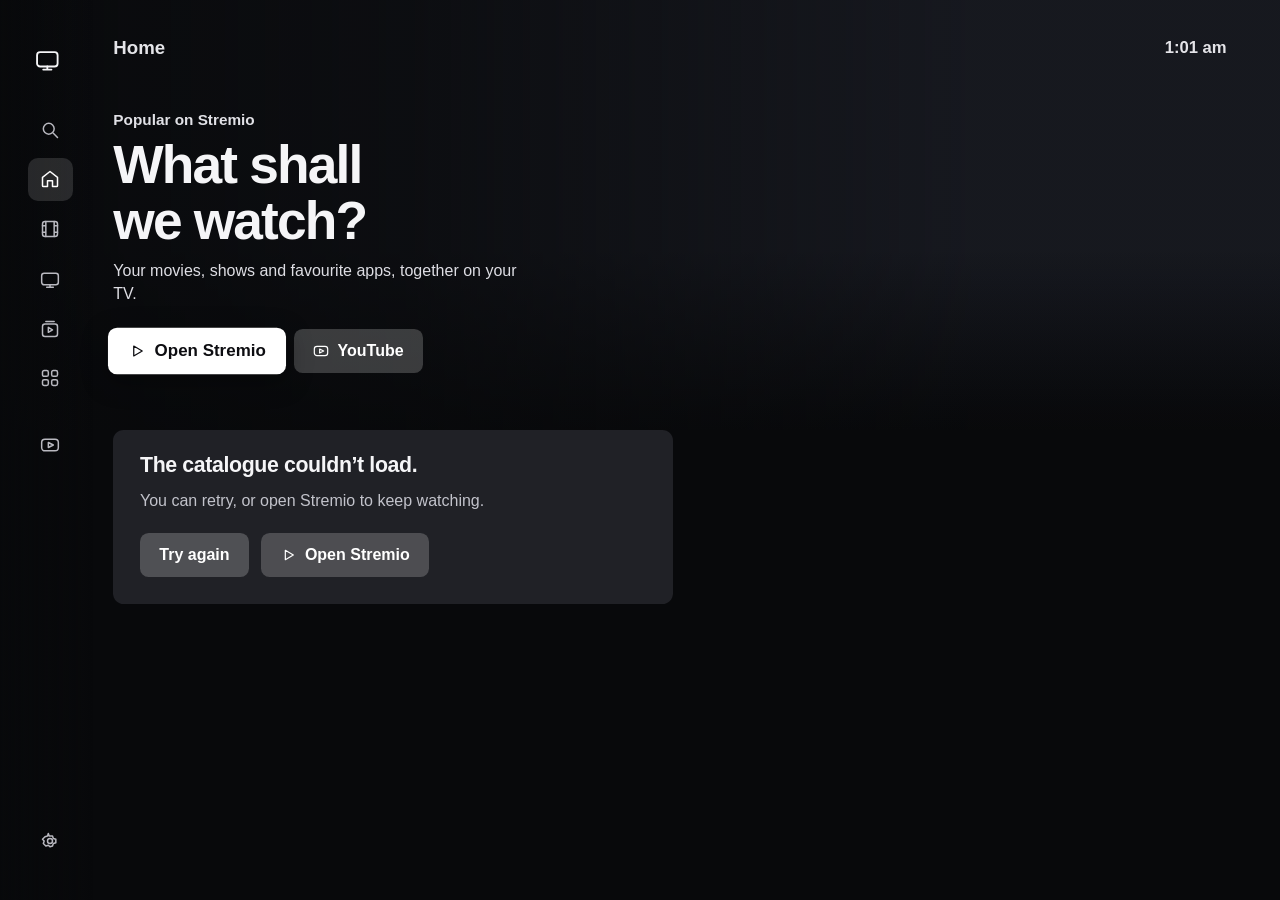
==== tv-home/web/watch.html @ 2b778b6f "Import private Cue TV development baseline with portable setup" ====
<!doctype html>
<html lang="en-AU">
<head>
  <meta charset="utf-8">
  <meta name="viewport" content="width=device-width, initial-scale=1">
  <title>TV</title>
  <link rel="stylesheet" href="watch.css">
</head>
<body>
  <svg class="svg-defs" aria-hidden="true" xmlns="http://www.w3.org/2000/svg">
    <symbol id="i-home" viewBox="0 0 24 24"><path d="m3 10 9-7 9 7v10a1 1 0 0 1-1 1h-5v-7H9v7H4a1 1 0 0 1-1-1Z"/></symbol>
    <symbol id="i-search" viewBox="0 0 24 24"><circle cx="10.5" cy="10.5" r="6.5"/><path d="m16 16 5 5"/></symbol>
    <symbol id="i-movies" viewBox="0 0 24 24"><rect x="3" y="3" width="18" height="18" rx="3"/><path d="M7 3v18M17 3v18M3 8h4M3 16h4M17 8h4M17 16h4"/></symbol>
    <symbol id="i-shows" viewBox="0 0 24 24"><rect x="2" y="5" width="20" height="14" rx="3"/><path d="M8 22h8M12 19v3"/></symbol>
    <symbol id="i-library" viewBox="0 0 24 24"><rect x="3" y="6" width="18" height="15" rx="3"/><path d="M7 3h10M10 10l5 3-5 3Z"/></symbol>
    <symbol id="i-apps" viewBox="0 0 24 24"><rect x="3" y="3" width="7" height="7" rx="2"/><rect x="14" y="3" width="7" height="7" rx="2"/><rect x="3" y="14" width="7" height="7" rx="2"/><rect x="14" y="14" width="7" height="7" rx="2"/></symbol>
    <symbol id="i-play" viewBox="0 0 24 24"><path d="m8 5 12 7-12 7Z"/></symbol>
    <symbol id="i-youtube" viewBox="0 0 24 24"><rect x="2" y="5" width="20" height="14" rx="4"/><path d="m10 9 6 3-6 3Z"/></symbol>
    <symbol id="i-settings" viewBox="0 0 24 24"><path d="m10 3-1 3-3 1-3 3 2 2-1 3 3 3 3-1 2 2 3-1 1-3 3-1v-4l-3-1-1-3h-4Z"/><circle cx="12" cy="12" r="3"/></symbol>
    <symbol id="i-back" viewBox="0 0 24 24"><path d="m14 5-7 7 7 7"/></symbol>
  </svg>
  <aside class="sidebar" id="sidebar" aria-label="TV navigation">
    <div class="sidebar-brand"><svg class="icon" aria-hidden="true"><use href="#i-shows"/></svg><span class="nav-label">TV</span></div>
    <nav id="navigation">
      <button class="nav-item" data-page="search" aria-label="Search"><svg class="icon"><use href="#i-search"/></svg><span class="nav-label">Search</span></button>
      <button class="nav-item selected" data-page="home" aria-label="Home" aria-current="page"><svg class="icon"><use href="#i-home"/></svg><span class="nav-label">Home</span></button>
      <button class="nav-item" data-page="movies" aria-label="Movies"><svg class="icon"><use href="#i-movies"/></svg><span class="nav-label">Movies</span></button>
      <button class="nav-item" data-page="shows" aria-label="TV Shows"><svg class="icon"><use href="#i-shows"/></svg><span class="nav-label">TV Shows</span></button>
      <button class="nav-item" data-page="library" aria-label="Library"><svg class="icon"><use href="#i-library"/></svg><span class="nav-label">Library</span></button>
      <button class="nav-item" data-page="apps" aria-label="Apps"><svg class="icon"><use href="#i-apps"/></svg><span class="nav-label">Apps</span></button>
      <div class="nav-separator"></div>
      <button class="nav-item" data-launch="com.google.android.youtube.tv" aria-label="Open YouTube"><svg class="icon"><use href="#i-youtube"/></svg><span class="nav-label">YouTube</span></button>
    </nav>
    <button class="nav-item sidebar-settings" id="settings" aria-label="Settings"><svg class="icon"><use href="#i-settings"/></svg><span class="nav-label">Settings</span></button>
  </aside>
  <div class="page" id="page">
    <header class="page-header"><span id="page-name">Home</span><time id="clock"></time></header>
    <main id="content"></main>
  </div>
  <div class="toast" id="notice" role="status" aria-live="polite" hidden></div>
  <div class="detail" id="detail" role="dialog" aria-modal="true" aria-labelledby="detail-title" hidden>
    <div class="detail-art" id="detail-art"></div>
    <div class="detail-scrim"></div>
    <button class="detail-back glass-button" id="detail-back" aria-label="Back"><svg class="icon"><use href="#i-back"/></svg></button>
    <div class="detail-copy">
      <h1 id="detail-title"></h1><p class="metadata" id="detail-meta"></p>
      <p class="detail-description" id="detail-description"></p>
      <div class="actions" data-nav-group><button class="action primary" id="detail-open"><svg class="icon"><use href="#i-play"/></svg>Watch in Stremio</button></div>
    </div>
  </div>
  <script src="watch.js"></script>
</body>
</html>
---- tv-home/web/watch.css ----
:root {
  color-scheme: dark;
  font-family: -apple-system, BlinkMacSystemFont, "Helvetica Neue", "Roboto", sans-serif;
  color: #f5f5f7;
  background: #08090b;
  --ink: #f5f5f7;
  --secondary: #b5b6bc;
  --canvas: #08090b;
  --ease: cubic-bezier(.2,.8,.2,1);
}
* { box-sizing: border-box; }
html { font-size: calc(100vw / 96); }
html, body { width: 100%; height: 100%; margin: 0; overflow: hidden; }
button, input { font: inherit; }
button { border: 0; color: inherit; cursor: pointer; -webkit-tap-highlight-color: transparent; }
button:focus { outline: none; }
button:disabled { opacity: .45; cursor: default; }
[hidden] { display: none !important; }
.svg-defs { position: absolute; width: 0; height: 0; overflow: hidden; }
.icon { width: 1.5rem; height: 1.5rem; fill: none; stroke: currentColor; stroke-width: 1.8; stroke-linecap: round; stroke-linejoin: round; flex: 0 0 auto; }
.sidebar { position: fixed; z-index: 20; inset: 0 auto 0 0; width: 7rem; padding: 3rem 1.5rem 2.8rem 2.1rem; display: flex; flex-direction: column; background: linear-gradient(90deg,rgba(8,9,11,.92),rgba(8,9,11,.35),transparent); transition: width 180ms var(--ease), background-color 180ms var(--ease); }
.sidebar:focus-within { width: 17rem; background-color: rgba(28,29,33,.96); box-shadow: 1rem 0 3rem rgba(0,0,0,.22); }
.sidebar-brand { display: flex; align-items: center; gap: 1rem; height: 2.9rem; margin: 0 0 2.2rem .55rem; font-size: 1.8rem; font-weight: 650; white-space: nowrap; }
.sidebar-brand .icon { width: 1.85rem; height: 1.85rem; }
.sidebar nav { display: flex; flex-direction: column; gap: .48rem; }
.nav-item { width: 100%; min-height: 3.25rem; display: flex; align-items: center; gap: 1rem; padding: .8rem .9rem; border-radius: .75rem; color: #b9b9c0; background: transparent; text-align: left; font-size: 1.4rem; font-weight: 580; white-space: nowrap; }
.nav-label { opacity: 0; transition: opacity 100ms var(--ease); pointer-events: none; }
.sidebar:focus-within .nav-label { opacity: 1; }
.nav-item.selected { color: #fff; background: rgba(255,255,255,.13); }
.nav-item:focus { background: #f5f5f7; color: #151519; transform: scale(1.025); box-shadow: 0 .4rem 1.1rem rgba(0,0,0,.2); }
.nav-separator { height: .8rem; }
.sidebar-settings { margin-top: auto; }
.page { position: relative; height: 100%; overflow-y: auto; overflow-x: hidden; scrollbar-width: none; }
.page::-webkit-scrollbar, .rail::-webkit-scrollbar { display: none; }
.page-header { position: absolute; top: 2.8rem; left: 8.5rem; right: 4rem; z-index: 3; display: flex; align-items: center; justify-content: space-between; font-size: 1.4rem; font-weight: 600; color: #e4e4e8; pointer-events: none; }
.page-header time { font-variant-numeric: tabular-nums; font-size: 1.25rem; }
.hero { position: relative; min-height: 31rem; display: flex; align-items: flex-end; padding: 8.3rem 4rem 4rem 8.5rem; overflow: hidden; }
.hero-art, .hero-scrim { position: absolute; inset: 0; pointer-events: none; }
.hero-art { background-color: #191b23; background-position: center 25%; background-size: cover; opacity: .9; }
.hero-scrim { background: linear-gradient(90deg,rgba(8,9,11,.96) 0%,rgba(8,9,11,.72) 32%,rgba(8,9,11,.05) 76%), linear-gradient(0deg,#08090b 0%,rgba(8,9,11,.9) 5%,transparent 42%); }
.hero-copy { position: relative; width: 35rem; z-index: 1; }
.hero-context { color: #e1e1e6; font-size: 1.15rem; font-weight: 560; margin: 0 0 .65rem; }
h1 { font-size: 4rem; line-height: 1.05; letter-spacing: -.035em; font-weight: 720; margin: 0 0 .7rem; max-width: 13em; text-wrap: balance; }
.metadata { color: #c2c3ca; font-size: 1.1rem; font-weight: 550; line-height: 1.5; margin: .5rem 0 .8rem; }
.hero-description { font-size: 1.2rem; line-height: 1.45; color: #dedee4; max-width: 31rem; margin: .7rem 0 1.5rem; display: -webkit-box; -webkit-line-clamp: 2; -webkit-box-orient: vertical; overflow: hidden; }
.actions { display: flex; align-items: center; gap: .9rem; padding: .3rem 0; }
.action { min-height: 3.3rem; padding: .8rem 1.45rem; border-radius: .65rem; background: rgba(255,255,255,.2); color: #fff; font-size: 1.2rem; font-weight: 630; display: inline-flex; align-items: center; justify-content: center; gap: .65rem; transition: transform 150ms var(--ease), background-color 150ms var(--ease), box-shadow 150ms var(--ease); }
.action .icon { width: 1.2rem; height: 1.2rem; }
.primary { background: rgba(245,245,247,.22); color: #fff; }
.action:focus, .glass-button:focus { background: #fff; color: #0d0d11; transform: scale(1.06); box-shadow: 0 .5rem 1.8rem rgba(0,0,0,.34); }
.action:active { transform: scale(.98); }
.action:disabled { transform: none; }
.section { margin: 0 0 1.8rem; padding-left: 8.5rem; scroll-margin-top: 3.5rem; }
h2 { margin: 0 0 .55rem; font-size: 1.6rem; line-height: 1.2; font-weight: 660; letter-spacing: -.018em; }
.rail { display: flex; gap: 1.25rem; padding: 1rem 4rem 1.2rem .8rem; margin-left: -.8rem; overflow-x: auto; scrollbar-width: none; scroll-padding-inline: 1rem; }
.card { flex: 0 0 18rem; width: 18rem; padding: 0; border-radius: .7rem; background: transparent; text-align: left; transition: transform 160ms var(--ease); }
.art { position: relative; display: block; width: 100%; aspect-ratio: 16/9; background: #24252b; border-radius: .65rem; overflow: hidden; box-shadow: 0 .25rem .7rem rgba(0,0,0,.2); transition: box-shadow 160ms var(--ease); }
.art img { position: relative; width: 100%; height: 100%; display: block; object-fit: cover; }
.art-fallback { position: absolute; inset: 0; display: grid; place-items: center; padding: 1.4rem; font-size: 1.35rem; font-weight: 600; color: #cccdd4; text-align: center; }
.card-title, .card-meta { display: block; overflow: hidden; text-overflow: ellipsis; white-space: nowrap; }
.card-title { margin-top: .7rem; font-size: 1.15rem; line-height: 1.3; font-weight: 560; color: #dedee4; }
.card-meta { margin-top: .22rem; font-size: 1rem; line-height: 1.3; color: #a7a8b1; }
.card:focus { transform: scale(1.055); position: relative; z-index: 2; }
.card:focus .art { box-shadow: 0 .75rem 2rem rgba(0,0,0,.5), 0 0 0 .15rem rgba(255,255,255,.88); }
.card:focus .card-title { color: #fff; }
.card:active { transform: scale(1.015); }
.progress { position: absolute; left: .7rem; right: .7rem; bottom: .6rem; height: .2rem; background: rgba(255,255,255,.4); border-radius: 1rem; overflow: hidden; }
.progress i { display: block; height: 100%; background: #fff; border-radius: inherit; }
.subpage { padding: 8rem 4rem 3rem 8.5rem; min-height: 100vh; }
.subpage > h1 { font-size: 2.8rem; margin-bottom: 1.7rem; }
.subpage .section { padding-left: 0; }
.subpage .rail { padding-right: 1rem; }
.subpage .section + .section { margin-top: 1.8rem; }
.page-subtitle { color: var(--secondary); font-size: 1.25rem; line-height: 1.5; margin: -1rem 0 2rem; max-width: 38rem; }
.connection-card { padding: 1.7rem 2rem; background: #202126; border-radius: .8rem; max-width: 42rem; margin-bottom: 2.5rem; }
.connection-card h2 { font-size: 1.6rem; }
.connection-card p { color: #c2c3cb; font-size: 1.2rem; line-height: 1.5; max-width: 35rem; margin: .8rem 0 1.2rem; }
.apps-grid { display: grid; grid-template-columns: repeat(5,minmax(0,1fr)); gap: 2.3rem 1.5rem; padding: 1rem .5rem 2rem; }
.app-tile { padding: 0; min-width: 0; text-align: center; background: transparent; border-radius: .8rem; transition: transform 150ms var(--ease); }
.app-tile .app-image { display: grid; place-items: center; width: 100%; aspect-ratio: 1.45; border-radius: .8rem; background: #23252c; overflow: hidden; box-shadow: 0 .3rem .9rem rgba(0,0,0,.25); }
.app-image img { width: 4rem; height: 4rem; object-fit: contain; border-radius: .7rem; }
.app-image .icon { width: 2.8rem; height: 2.8rem; }
.app-tile .app-label { display: block; font-size: 1.1rem; margin-top: .7rem; overflow: hidden; text-overflow: ellipsis; white-space: nowrap; }
.app-tile:focus { transform: scale(1.075); }
.app-tile:focus .app-image { box-shadow: 0 .8rem 2rem rgba(0,0,0,.45),0 0 0 .15rem #f5f5f7; }
.search-form { display: flex; gap: 1rem; margin: 0 0 2rem; max-width: 52rem; }
.search-form input { flex: 1; min-width: 0; color: #fff; background: #24252b; border: .1rem solid #52545d; border-radius: .65rem; font-size: 1.3rem; padding: .9rem 1.1rem; outline: none; }
.search-form input:focus { border-color: #fff; box-shadow: 0 0 0 .15rem rgba(255,255,255,.4); }
.empty { font-size: 1.2rem; line-height: 1.5; color: var(--secondary); max-width: 40rem; padding: .5rem 0; }
.loading-rail { display: flex; gap: 1.25rem; padding: 1rem 0; overflow: hidden; }
.loading-card { flex: 0 0 18rem; height: 10.125rem; background: #202127; border-radius: .65rem; }
.toast { position: fixed; z-index: 50; bottom: 3rem; left: 50%; transform: translateX(-50%); max-width: 44rem; padding: 1rem 1.5rem; border-radius: .8rem; background: rgba(44,45,51,.97); color: #fff; box-shadow: 0 .7rem 2.5rem rgba(0,0,0,.4); font-size: 1.2rem; line-height: 1.45; text-align: center; }
.detail { position: fixed; inset: 0; z-index: 30; overflow-y: auto; background: #08090b; }
.detail-art, .detail-scrim { position: absolute; inset: 0; min-height: 100%; pointer-events: none; }
.detail-art { background: #171921 center top / cover no-repeat; }
.detail-scrim { background: linear-gradient(90deg,rgba(8,9,11,.97),rgba(8,9,11,.7) 40%,rgba(8,9,11,.1)),linear-gradient(0deg,#08090b,transparent 60%); }
.detail-back { position: absolute; z-index: 2; top: 3rem; left: 4rem; width: 3.4rem; height: 3.4rem; display: grid; place-items: center; border-radius: 50%; background: rgba(255,255,255,.18); transition: transform 150ms var(--ease),background-color 150ms var(--ease); }
.detail-copy { position: relative; z-index: 1; padding: 13rem 4rem 5rem 8.5rem; max-width: 51rem; }
.detail-copy h1 { font-size: 4.1rem; }
.detail-description { font-size: 1.3rem; color: #dedee4; line-height: 1.55; max-width: 34rem; margin: 1rem 0 2rem; }
@media (prefers-reduced-motion: reduce) { *, *::before, *::after { transition: none !important; scroll-behavior: auto !important; } }
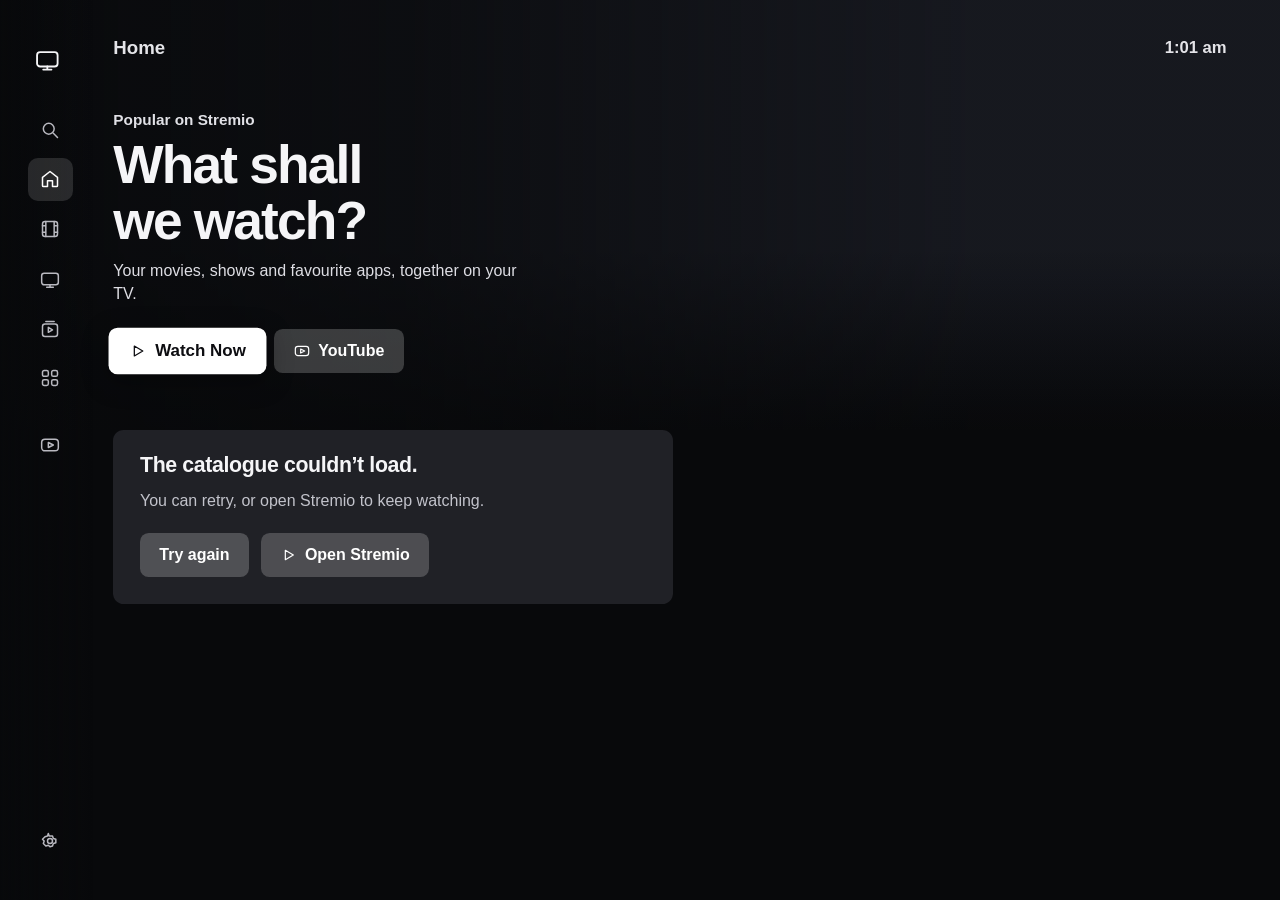
==== commit a33add13: "Add Cue TV internal playback, service shelves and held remote controls" ====
--- a/tv-home/web/watch.html
+++ b/tv-home/web/watch.html
@@ -3,7 +3,7 @@
 <head>
   <meta charset="utf-8">
   <meta name="viewport" content="width=device-width, initial-scale=1">
-  <title>TV</title>
+  <title>Cue TV</title>
   <link rel="stylesheet" href="watch.css">
 </head>
 <body>
@@ -45,8 +45,9 @@
     <div class="detail-copy">
       <h1 id="detail-title"></h1><p class="metadata" id="detail-meta"></p>
       <p class="detail-description" id="detail-description"></p>
-      <div class="actions" data-nav-group><button class="action primary" id="detail-open"><svg class="icon"><use href="#i-play"/></svg>Watch in Stremio</button></div>
+      <div class="actions" data-nav-group><button class="action primary" id="detail-open"><svg class="icon"><use href="#i-play"/></svg>Episodes &amp; Sources</button></div>
     </div>
+    <div id="detail-choices" class="cue-choices" hidden></div>
   </div>
   <script src="watch.js"></script>
 </body>
--- a/tv-home/web/watch.css
+++ b/tv-home/web/watch.css
@@ -98,4 +98,13 @@
 .detail-copy { position: relative; z-index: 1; padding: 13rem 4rem 5rem 8.5rem; max-width: 51rem; }
 .detail-copy h1 { font-size: 4.1rem; }
 .detail-description { font-size: 1.3rem; color: #dedee4; line-height: 1.55; max-width: 34rem; margin: 1rem 0 2rem; }
+.cue-choices { position: relative; z-index: 3; padding: 3rem 5rem 5rem 8.5rem; min-height: 100%; background: rgba(8,9,11,.94); }
+.choices-header { display: flex; align-items: center; gap: 2rem; margin-bottom: 2rem; }
+.choices-header h1 { font-size: 2.6rem; }
+.choices-seasons { display: flex; flex-wrap: wrap; gap: 1rem; margin-bottom: 2rem; }
+.choices-list { display: flex; flex-direction: column; gap: 1rem; max-width: 70rem; }
+.choices-list .action { display: block; width: 100%; text-align: left; padding: 1.2rem; white-space: normal; }
+.choices-list .action .icon { float: right; }
+.choices-list small { display: block; white-space: pre-line; font-size: 1rem; line-height: 1.4; color: var(--secondary); margin-top: .6rem; }
+.choices-list button:disabled { opacity: .45; }
 @media (prefers-reduced-motion: reduce) { *, *::before, *::after { transition: none !important; scroll-behavior: auto !important; } }
